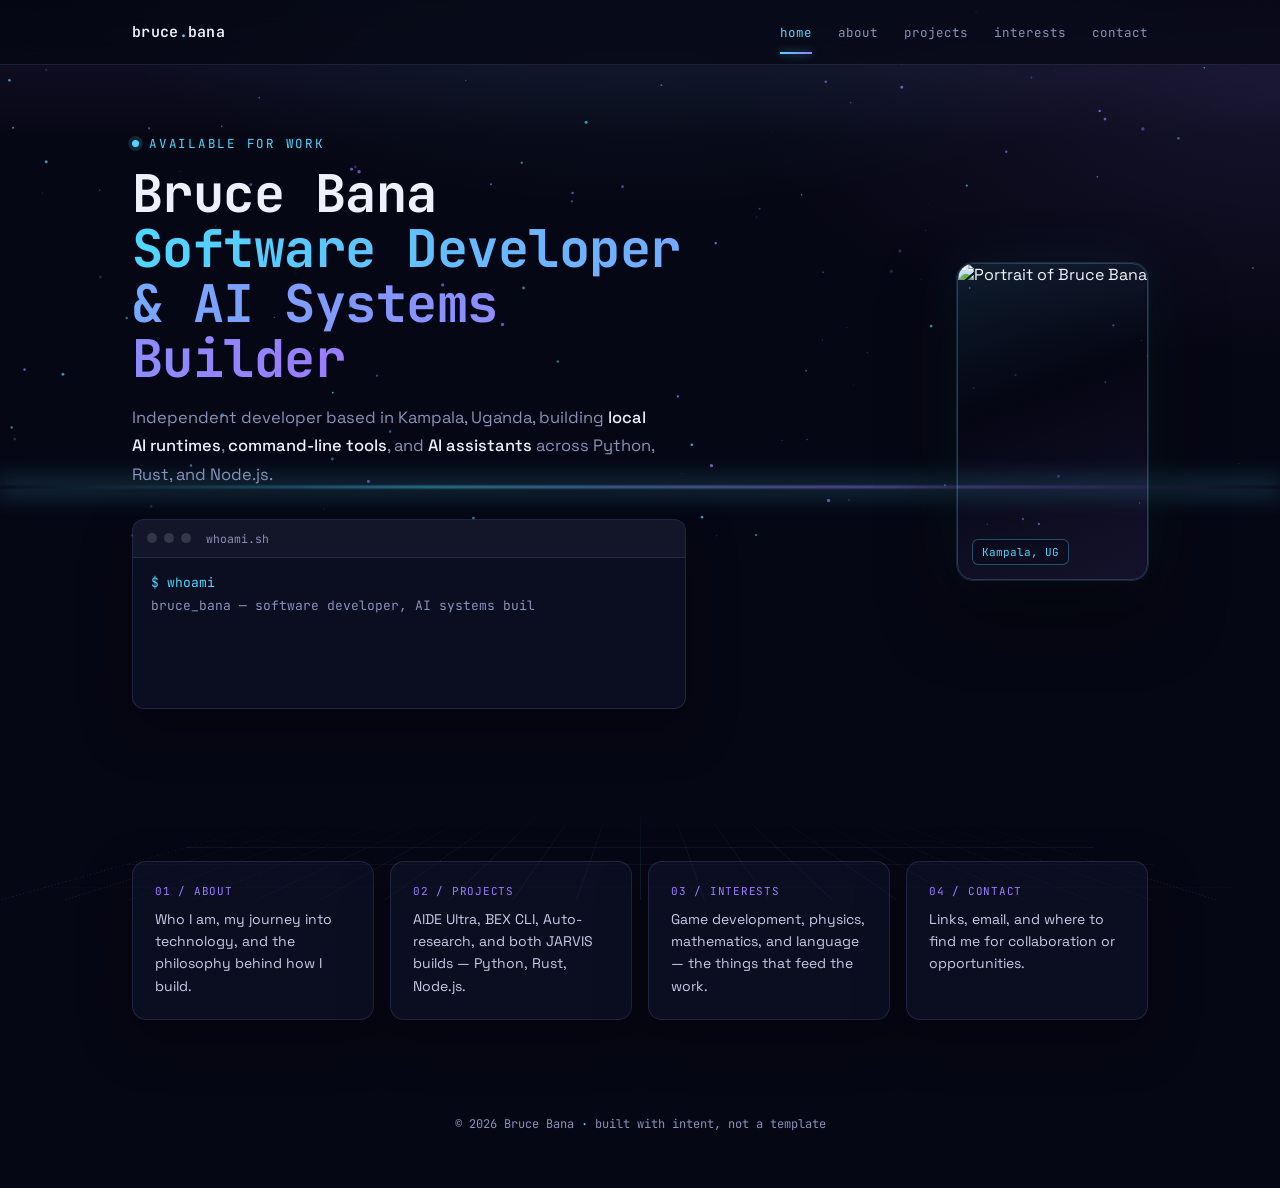
==== index.html @ f5eb6c28 "Add files via upload" ====
<!DOCTYPE html>
<html lang="en">
<head>
<meta charset="UTF-8">
<meta name="viewport" content="width=device-width, initial-scale=1.0">
<title>Bruce Bana | Software Developer &amp; AI Systems Builder</title>
<meta name="description" content="Bruce Bana is a software developer building local AI runtimes, command-line tools, and AI assistants across Python, Rust, Node.js, and Android.">
<script type="application/ld+json">
{
 "@context":"https://schema.org",
 "@type":"Person",
 "name":"Bruce Bana",
 "alternateName":"Banalekaki Edward Joseph",
 "url":"https://brucebana00.medium.com",
 "jobTitle":"Software Developer",
 "sameAs":["https://medium.com/@brucebana00"]
}
</script>
<link rel="preconnect" href="https://fonts.googleapis.com">
<link rel="preconnect" href="https://fonts.gstatic.com" crossorigin>
<link href="https://fonts.googleapis.com/css2?family=JetBrains+Mono:wght@400;500;600;700&family=Space+Grotesk:wght@400;500;600;700&display=swap" rel="stylesheet">
<link rel="stylesheet" href="style.css">
</head>
<body data-page="home">

<div class="bg-layer">
  <canvas id="stars"></canvas>
  <div class="bg-grid"></div>
  <div class="horizon-glow"></div>
  <div class="scan-sweep"></div>
</div>

<nav>
  <div class="wrap">
    <a class="brand" href="index.html">bruce<span class="dot">.</span>bana</a>
    <div class="navlinks">
      <a href="index.html" data-page="home">home</a>
      <a href="about.html" data-page="about">about</a>
      <a href="projects.html" data-page="projects">projects</a>
      <a href="interests.html" data-page="interests">interests</a>
      <a href="contact.html" data-page="contact">contact</a>
    </div>
  </div>
</nav>

<main>
<header class="hero">
  <div class="wrap hero-grid">
    <div>
      <p class="eyebrow">available for work</p>
      <h1>Bruce Bana<br><span class="grad">Software Developer &amp; AI Systems Builder</span></h1>
      <p class="role">Independent developer based in Kampala, Uganda, building <strong>local AI runtimes</strong>, <strong>command-line tools</strong>, and <strong>AI assistants</strong> across Python, Rust, and Node.js.</p>
      <div class="term glass">
        <div class="term-bar"><span></span><span></span><span></span><div class="lbl">whoami.sh</div></div>
        <div class="term-body" id="termBody"></div>
      </div>
    </div>
    <div class="photo-wrap">
      <div class="photo-frame">
        <img src="assets/profile.jpg" alt="Portrait of Bruce Bana">
        <div class="photo-tag">Kampala, UG</div>
      </div>
    </div>
  </div>
</header>

<section>
  <div class="wrap">
    <div class="int-grid">
      <a class="int-card glass" href="about.html" style="text-decoration:none;">
        <div class="ic-tag">01 / about</div>
        <p>Who I am, my journey into technology, and the philosophy behind how I build.</p>
      </a>
      <a class="int-card glass" href="projects.html" style="text-decoration:none;">
        <div class="ic-tag">02 / projects</div>
        <p>AIDE Ultra, BEX CLI, Auto-research, and both JARVIS builds — Python, Rust, Node.js.</p>
      </a>
      <a class="int-card glass" href="interests.html" style="text-decoration:none;">
        <div class="ic-tag">03 / interests</div>
        <p>Game development, physics, mathematics, and language — the things that feed the work.</p>
      </a>
      <a class="int-card glass" href="contact.html" style="text-decoration:none;">
        <div class="ic-tag">04 / contact</div>
        <p>Links, email, and where to find me for collaboration or opportunities.</p>
      </a>
    </div>
  </div>
</section>
</main>

<footer>
  <div class="wrap">© 2026 Bruce Bana <span class="dot">·</span> built with intent, not a template</div>
</footer>
<script src="script.js"></script>
</body>
</html>
---- style.css ----
/* ============================================================
   Bruce Bana — site-wide styles
   Theme: holographic / near-future HUD, blue-violet, glass panels
   ============================================================ */

:root{
  --bg:#060714;
  --bg-2:#0a0c22;
  --glass: rgba(18,22,46,0.52);
  --glass-solid:#12142c;
  --line: rgba(158,178,255,0.14);
  --line-strong: rgba(158,178,255,0.28);
  --text:#eef1fb;
  --muted:#8891b8;
  --cyan:#4fd7ff;
  --cyan-dim: rgba(79,215,255,0.14);
  --violet:#9b7bff;
  --violet-dim: rgba(155,123,255,0.16);
  --magenta:#ff5fd1;
  --mono: 'JetBrains Mono', ui-monospace, monospace;
  --sans: 'Space Grotesk', 'Inter', system-ui, sans-serif;
}
*{box-sizing:border-box;}
html{scroll-behavior:smooth;}
body{
  margin:0;
  background:var(--bg);
  color:var(--text);
  font-family:var(--sans);
  -webkit-font-smoothing:antialiased;
  position:relative;
  min-height:100vh;
}
::selection{background:var(--violet-dim); color:var(--cyan);}
a{color:inherit;}
.wrap{max-width:1080px; margin:0 auto; padding:0 32px;}

/* ---------- ANIMATED BACKGROUND (all pages) ---------- */
.bg-layer{position:fixed; inset:0; z-index:0; pointer-events:none; overflow:hidden; background:
  radial-gradient(ellipse 80% 55% at 50% -10%, rgba(79,215,255,0.10), transparent 60%),
  radial-gradient(ellipse 70% 50% at 100% 10%, rgba(155,123,255,0.10), transparent 60%),
  var(--bg);
}
#stars{position:absolute; inset:0; width:100%; height:100%; display:block;}
.bg-grid{
  position:absolute; left:0; right:0; bottom:0; height:46vh;
  background-image:
    linear-gradient(rgba(155,123,255,0.16) 1px, transparent 1px),
    linear-gradient(90deg, rgba(79,215,255,0.14) 1px, transparent 1px);
  background-size:64px 64px;
  transform:perspective(340px) rotateX(62deg);
  transform-origin:bottom;
  mask-image:linear-gradient(to top, #000 15%, transparent 85%);
  -webkit-mask-image:linear-gradient(to top, #000 15%, transparent 85%);
  animation:grid-scroll 6s linear infinite;
  opacity:0.8;
}
@keyframes grid-scroll{ 0%{background-position:0 0, 0 0;} 100%{background-position:0 64px, 0 64px;} }
.horizon-glow{
  position:absolute; left:0; right:0; bottom:calc(46vh - 2px); height:2px;
  background:linear-gradient(90deg, transparent, rgba(79,215,255,0.7), rgba(155,123,255,0.7), transparent);
  filter:blur(1px);
  box-shadow:0 0 24px 4px rgba(79,215,255,0.35);
}
.scan-sweep{
  position:absolute; left:0; right:0; height:140px;
  background:linear-gradient(to bottom, transparent, rgba(155,123,255,0.05), transparent);
  animation:sweep 11s linear infinite;
}
@keyframes sweep{ 0%{top:-140px;} 100%{top:100%;} }

nav, main, footer{position:relative; z-index:1;}

/* ---------- NAV ---------- */
nav{position:sticky; top:0; z-index:20; background:rgba(6,7,20,0.72); backdrop-filter:blur(14px); border-bottom:1px solid var(--line);}
nav .wrap{display:flex; align-items:center; justify-content:space-between; height:64px;}
.brand{font-family:var(--mono); font-weight:600; letter-spacing:0.02em; font-size:15px; text-decoration:none;}
.brand .dot{color:var(--cyan);}
.navlinks{display:flex; gap:26px; font-family:var(--mono); font-size:12.5px; text-transform:lowercase;}
.navlinks a{color:var(--muted); text-decoration:none; transition:color .15s; padding:4px 0; position:relative;}
.navlinks a:hover{color:var(--cyan);}
.navlinks a.active{color:var(--cyan);}
.navlinks a.active::after{content:''; position:absolute; left:0; right:0; bottom:-9px; height:2px; background:linear-gradient(90deg,var(--cyan),var(--violet)); box-shadow:0 0 8px rgba(79,215,255,0.6);}

/* ---------- GLASS UTILITIES ---------- */
.glass{
  background:var(--glass); border:1px solid var(--line); border-radius:14px;
  backdrop-filter:blur(14px); -webkit-backdrop-filter:blur(14px);
  box-shadow:0 20px 50px rgba(0,0,0,0.35);
}
.glow-border{border-image:none; box-shadow:0 0 0 1px rgba(79,215,255,0.18), 0 0 30px rgba(155,123,255,0.10);}

/* ---------- PAGE HEADER (non-home pages) ---------- */
.page-head{padding:64px 0 40px;}
.eyebrow{font-family:var(--mono); font-size:12.5px; color:var(--cyan); letter-spacing:0.14em; text-transform:uppercase; margin:0 0 14px; display:flex; align-items:center; gap:10px;}
.eyebrow::before{content:''; width:7px; height:7px; border-radius:50%; background:var(--cyan); box-shadow:0 0 0 4px var(--cyan-dim);}
.page-title{font-family:var(--mono); font-weight:700; font-size:clamp(30px,4.6vw,46px); line-height:1.08; margin:0 0 12px; letter-spacing:-0.01em; background:linear-gradient(90deg,var(--text),var(--cyan) 60%,var(--violet)); -webkit-background-clip:text; background-clip:text; color:transparent;}
.page-sub{font-size:16px; color:var(--muted); max-width:56ch; line-height:1.7; margin:0;}

/* ---------- HERO (home only) ---------- */
header.hero{padding:70px 0 60px;}
.hero-grid{display:grid; grid-template-columns:1.15fr 0.85fr; gap:52px; align-items:center;}
h1{font-family:var(--mono); font-weight:700; font-size:clamp(32px,5vw,52px); line-height:1.06; margin:0 0 18px; letter-spacing:-0.01em;}
h1 .grad{background:linear-gradient(90deg,var(--cyan),var(--violet)); -webkit-background-clip:text; background-clip:text; color:transparent;}
.role{font-size:16.5px; color:var(--muted); max-width:48ch; line-height:1.7; margin:0 0 30px;}
.role strong{color:var(--text); font-weight:500;}

.term{border-radius:12px; overflow:hidden; font-family:var(--mono); font-size:13px;}
.term-bar{display:flex; align-items:center; gap:7px; padding:11px 14px; background:rgba(255,255,255,0.03); border-bottom:1px solid var(--line);}
.term-bar span{width:10px; height:10px; border-radius:50%; background:rgba(255,255,255,0.14);}
.term-bar .lbl{margin-left:8px; color:var(--muted); font-size:11.5px;}
.term-body{padding:16px 18px 20px; color:#b9c1e8; min-height:150px;}
.term-body .ln{margin:0 0 6px; white-space:pre-wrap;}
.term-body .prompt{color:var(--cyan);}
.term-body .out{color:var(--muted);}
.cursor{display:inline-block; width:7px; height:14px; background:var(--violet); vertical-align:-2px; animation:blink 1s step-end infinite; box-shadow:0 0 8px rgba(155,123,255,0.7);}
@keyframes blink{50%{opacity:0;}}

.photo-wrap{position:relative; justify-self:end;}
.photo-frame{width:100%; max-width:320px; aspect-ratio:700/1162; border-radius:16px; overflow:hidden; border:1px solid var(--line-strong); box-shadow:0 0 0 1px rgba(79,215,255,0.15), 0 30px 70px rgba(0,0,0,0.5), 0 0 60px rgba(79,215,255,0.08); position:relative;}
.photo-frame img{width:100%; height:100%; object-fit:cover; display:block; filter:saturate(1.02) contrast(1.02);}
.photo-frame::after{content:''; position:absolute; inset:0; background:linear-gradient(160deg, rgba(79,215,255,0.10), transparent 40%, rgba(155,123,255,0.10)); mix-blend-mode:screen;}
.photo-tag{position:absolute; left:14px; bottom:14px; font-family:var(--mono); font-size:11px; color:var(--cyan); background:rgba(6,7,20,0.6); backdrop-filter:blur(6px); padding:5px 9px; border-radius:6px; border:1px solid rgba(79,215,255,0.35); z-index:2;}

/* ---------- SECTION SHELL ---------- */
section{padding:60px 0;}
main section + section{border-top:1px solid var(--line);}
.sec-head{display:flex; align-items:baseline; gap:14px; margin-bottom:32px;}
.sec-tag{font-family:var(--mono); font-size:12px; color:var(--cyan);}
.sec-title{font-family:var(--mono); font-size:21px; font-weight:600; margin:0;}
.sec-rule{flex:1; height:1px; background:var(--line);}

/* ---------- ABOUT CONTENT ---------- */
.about-grid{display:grid; grid-template-columns:1.4fr 1fr; gap:44px;}
.about-grid p{color:#c6cbe8; line-height:1.75; font-size:15.5px; margin:0 0 16px;}
.legal-name{color:var(--text); font-weight:600;}
.stack-list{list-style:none; margin:0; padding:0;}
.stack-list li{display:flex; justify-content:space-between; padding:11px 0; border-bottom:1px solid var(--line); font-size:13.5px;}
.stack-list li:first-child{padding-top:0;}
.stack-list b{font-weight:500; color:var(--text);}
.stack-list span{font-family:var(--mono); color:var(--muted); font-size:12px;}

.vp-grid{display:grid; grid-template-columns:1fr 1fr; gap:18px; margin-top:30px;}
.vp-card{padding:22px 24px;}
.vp-tag{font-family:var(--mono); font-size:11.5px; color:var(--cyan); letter-spacing:0.04em; margin-bottom:14px;}
.vp-list{margin:0; padding-left:18px; color:#c6cbe8; font-size:14px; line-height:1.85;}
.vp-quote{margin:0; color:#c6cbe8; font-size:15px; line-height:1.75; font-style:italic; border-left:2px solid var(--violet); padding-left:16px;}

/* ---------- PROJECTS ---------- */
.ptable{border-radius:14px; overflow:hidden;}
.prow{display:grid; grid-template-columns:1.1fr 1.3fr 0.7fr 2.6fr; gap:18px; padding:20px; border-bottom:1px solid var(--line); align-items:start;}
.prow:last-child{border-bottom:none;}
.prow.head{font-family:var(--mono); font-size:10.5px; letter-spacing:0.08em; text-transform:uppercase; color:var(--muted); background:rgba(255,255,255,0.02); padding:13px 20px;}
.prow .pname{font-family:var(--mono); font-weight:600; font-size:14.5px; color:var(--text);}
.prow .ptype{color:var(--muted); font-size:13px; align-self:center;}
.prow .pstatus{font-family:var(--mono); font-size:11px; align-self:center; justify-self:start; color:var(--cyan); border:1px solid rgba(79,215,255,0.35); background:rgba(79,215,255,0.08); padding:3px 8px; border-radius:5px; white-space:nowrap;}
.prow .pdesc{color:#c6cbe8; font-size:13.5px; line-height:1.6;}
.prow .pdesc ul{margin:6px 0 0; padding-left:18px;}
.prow .pdesc li{margin-bottom:3px;}

/* ---------- INTERESTS ---------- */
.tags{display:flex; flex-wrap:wrap; gap:10px;}
.tag{font-family:var(--mono); font-size:12.5px; color:#d5d9f2; padding:9px 15px; border-radius:8px;}
.int-grid{display:grid; grid-template-columns:repeat(auto-fit,minmax(210px,1fr)); gap:16px; margin-top:32px;}
.int-card{padding:22px;}
.int-card .ic-tag{font-family:var(--mono); font-size:11px; color:var(--violet); margin-bottom:10px; text-transform:uppercase; letter-spacing:0.07em;}
.int-card p{margin:0; color:#c6cbe8; font-size:14px; line-height:1.6;}

/* ---------- CONTACT ---------- */
.contact-grid{display:grid; grid-template-columns:repeat(auto-fit,minmax(220px,1fr)); gap:14px;}
.ccard{padding:20px 22px; text-decoration:none; display:block; transition:border-color .15s, transform .15s, box-shadow .15s;}
.ccard:hover{border-color:rgba(79,215,255,0.4); transform:translateY(-2px); box-shadow:0 0 0 1px rgba(79,215,255,0.25), 0 20px 40px rgba(0,0,0,0.4);}
.ccard .clbl{font-family:var(--mono); font-size:11px; color:var(--cyan); margin-bottom:6px; text-transform:uppercase; letter-spacing:0.08em;}
.ccard .cval{font-size:14.5px; color:var(--text); word-break:break-word;}
.ccard .cval.placeholder{color:var(--muted); font-style:italic;}

footer{padding:36px 0 56px; text-align:center; font-family:var(--mono); font-size:12px; color:var(--muted);}
footer .dot{color:var(--cyan);}

/* ---------- RESPONSIVE ---------- */
@media (max-width:820px){
  .hero-grid{grid-template-columns:1fr;}
  .photo-wrap{justify-self:start;}
  .photo-frame{max-width:250px;}
  .about-grid, .vp-grid{grid-template-columns:1fr;}
  .prow{grid-template-columns:1fr; gap:6px;}
  .prow.head{display:none;}
  .prow .pstatus{justify-self:start;}
  .navlinks{display:none;}
  .bg-grid{height:32vh;}
}
@media (prefers-reduced-motion: reduce){
  .bg-grid, .scan-sweep, .cursor{animation:none;}
  html{scroll-behavior:auto;}
}
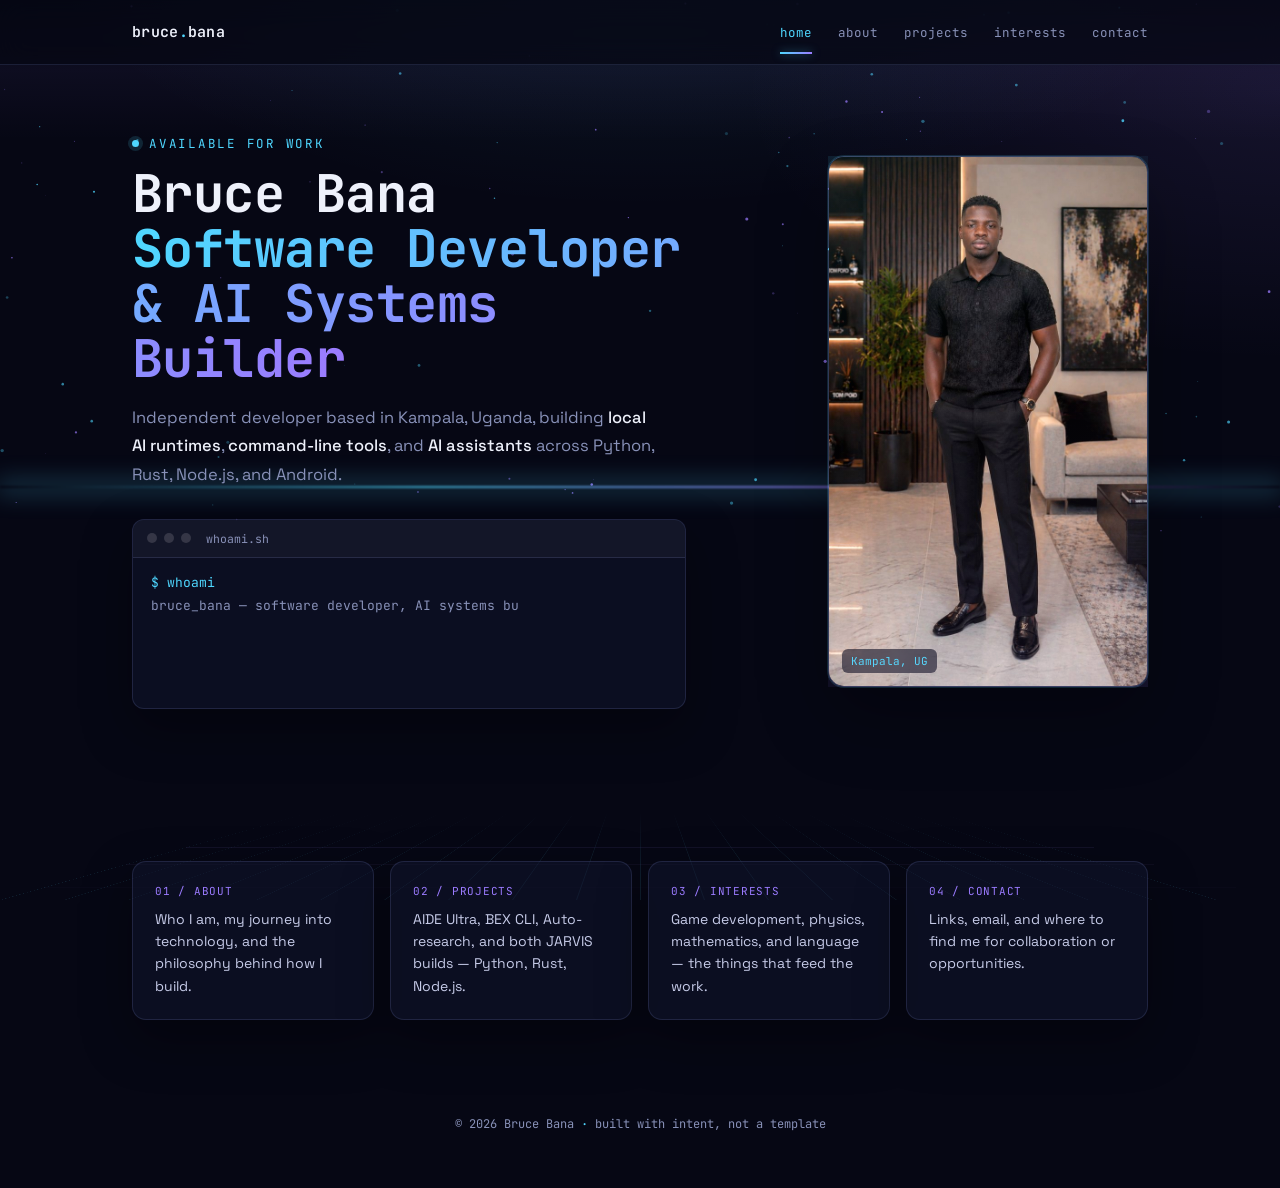
==== commit 793833f2: "Fix critical issues: image path, CSS truncation, and add README documentation" ====
--- a/index.html
+++ b/index.html
@@ -3,7 +3,7 @@
 <head>
 <meta charset="UTF-8">
 <meta name="viewport" content="width=device-width, initial-scale=1.0">
-<title>Bruce Bana | Software Developer &amp; AI Systems Builder</title>
+<title>Bruce Bana | Software Developer & AI Systems Builder</title>
 <meta name="description" content="Bruce Bana is a software developer building local AI runtimes, command-line tools, and AI assistants across Python, Rust, Node.js, and Android.">
 <script type="application/ld+json">
 {
@@ -48,8 +48,8 @@
   <div class="wrap hero-grid">
     <div>
       <p class="eyebrow">available for work</p>
-      <h1>Bruce Bana<br><span class="grad">Software Developer &amp; AI Systems Builder</span></h1>
-      <p class="role">Independent developer based in Kampala, Uganda, building <strong>local AI runtimes</strong>, <strong>command-line tools</strong>, and <strong>AI assistants</strong> across Python, Rust, and Node.js.</p>
+      <h1>Bruce Bana<br><span class="grad">Software Developer & AI Systems Builder</span></h1>
+      <p class="role">Independent developer based in Kampala, Uganda, building <strong>local AI runtimes</strong>, <strong>command-line tools</strong>, and <strong>AI assistants</strong> across Python, Rust, Node.js, and Android.</p>
       <div class="term glass">
         <div class="term-bar"><span></span><span></span><span></span><div class="lbl">whoami.sh</div></div>
         <div class="term-body" id="termBody"></div>
@@ -57,7 +57,7 @@
     </div>
     <div class="photo-wrap">
       <div class="photo-frame">
-        <img src="assets/profile.jpg" alt="Portrait of Bruce Bana">
+        <img src="profile.jpg" alt="Portrait of Bruce Bana">
         <div class="photo-tag">Kampala, UG</div>
       </div>
     </div>
@@ -93,4 +93,4 @@
 </footer>
 <script src="script.js"></script>
 </body>
-</html>
+</html>
--- a/style.css
+++ b/style.css
@@ -80,7 +80,7 @@
 .navlinks a{color:var(--muted); text-decoration:none; transition:color .15s; padding:4px 0; position:relative;}
 .navlinks a:hover{color:var(--cyan);}
 .navlinks a.active{color:var(--cyan);}
-.navlinks a.active::after{content:''; position:absolute; left:0; right:0; bottom:-9px; height:2px; background:linear-gradient(90deg,var(--cyan),var(--violet)); box-shadow:0 0 8px rgba(79,215,255,0.6);}
+.navlinks a.active::after{content:''; position:absolute; left:0; right:0; bottom:-9px; height:2px; background:linear-gradient(90deg,var(--cyan),var(--violet)); box-shadow:0 0 8px rgba(79,215,255,0.5);}
 
 /* ---------- GLASS UTILITIES ---------- */
 .glass{
@@ -94,7 +94,7 @@
 .page-head{padding:64px 0 40px;}
 .eyebrow{font-family:var(--mono); font-size:12.5px; color:var(--cyan); letter-spacing:0.14em; text-transform:uppercase; margin:0 0 14px; display:flex; align-items:center; gap:10px;}
 .eyebrow::before{content:''; width:7px; height:7px; border-radius:50%; background:var(--cyan); box-shadow:0 0 0 4px var(--cyan-dim);}
-.page-title{font-family:var(--mono); font-weight:700; font-size:clamp(30px,4.6vw,46px); line-height:1.08; margin:0 0 12px; letter-spacing:-0.01em; background:linear-gradient(90deg,var(--text),var(--cyan) 60%,var(--violet)); -webkit-background-clip:text; background-clip:text; color:transparent;}
+.page-title{font-family:var(--mono); font-weight:700; font-size:clamp(30px,4.6vw,46px); line-height:1.08; margin:0 0 12px; letter-spacing:-0.01em; background:linear-gradient(90deg,var(--text),var(--muted)); -webkit-background-clip:text; background-clip:text; color:transparent;}
 .page-sub{font-size:16px; color:var(--muted); max-width:56ch; line-height:1.7; margin:0;}
 
 /* ---------- HERO (home only) ---------- */
@@ -117,10 +117,10 @@
 @keyframes blink{50%{opacity:0;}}
 
 .photo-wrap{position:relative; justify-self:end;}
-.photo-frame{width:100%; max-width:320px; aspect-ratio:700/1162; border-radius:16px; overflow:hidden; border:1px solid var(--line-strong); box-shadow:0 0 0 1px rgba(79,215,255,0.15), 0 30px 70px rgba(0,0,0,0.5), 0 0 60px rgba(79,215,255,0.08); position:relative;}
+.photo-frame{width:100%; max-width:320px; aspect-ratio:700/1162; border-radius:16px; overflow:hidden; border:1px solid var(--line-strong); box-shadow:0 0 0 1px rgba(79,215,255,0.15), 0 30px 70px rgba(0,0,0,0.3);}
 .photo-frame img{width:100%; height:100%; object-fit:cover; display:block; filter:saturate(1.02) contrast(1.02);}
 .photo-frame::after{content:''; position:absolute; inset:0; background:linear-gradient(160deg, rgba(79,215,255,0.10), transparent 40%, rgba(155,123,255,0.10)); mix-blend-mode:screen;}
-.photo-tag{position:absolute; left:14px; bottom:14px; font-family:var(--mono); font-size:11px; color:var(--cyan); background:rgba(6,7,20,0.6); backdrop-filter:blur(6px); padding:5px 9px; border-radius:6px; border:1px solid rgba(79,215,255,0.35); z-index:2;}
+.photo-tag{position:absolute; left:14px; bottom:14px; font-family:var(--mono); font-size:11px; color:var(--cyan); background:rgba(6,7,20,0.6); backdrop-filter:blur(6px); padding:5px 9px; border-radius:6px;}
 
 /* ---------- SECTION SHELL ---------- */
 section{padding:60px 0;}
@@ -153,7 +153,7 @@
 .prow.head{font-family:var(--mono); font-size:10.5px; letter-spacing:0.08em; text-transform:uppercase; color:var(--muted); background:rgba(255,255,255,0.02); padding:13px 20px;}
 .prow .pname{font-family:var(--mono); font-weight:600; font-size:14.5px; color:var(--text);}
 .prow .ptype{color:var(--muted); font-size:13px; align-self:center;}
-.prow .pstatus{font-family:var(--mono); font-size:11px; align-self:center; justify-self:start; color:var(--cyan); border:1px solid rgba(79,215,255,0.35); background:rgba(79,215,255,0.08); padding:3px 8px; border-radius:5px; white-space:nowrap;}
+.prow .pstatus{font-family:var(--mono); font-size:11px; align-self:center; justify-self:start; color:var(--cyan); border:1px solid rgba(79,215,255,0.35); background:rgba(79,215,255,0.08); padding:6px 11px; border-radius:5px;}
 .prow .pdesc{color:#c6cbe8; font-size:13.5px; line-height:1.6;}
 .prow .pdesc ul{margin:6px 0 0; padding-left:18px;}
 .prow .pdesc li{margin-bottom:3px;}
@@ -192,4 +192,4 @@
 @media (prefers-reduced-motion: reduce){
   .bg-grid, .scan-sweep, .cursor{animation:none;}
   html{scroll-behavior:auto;}
-}
+}
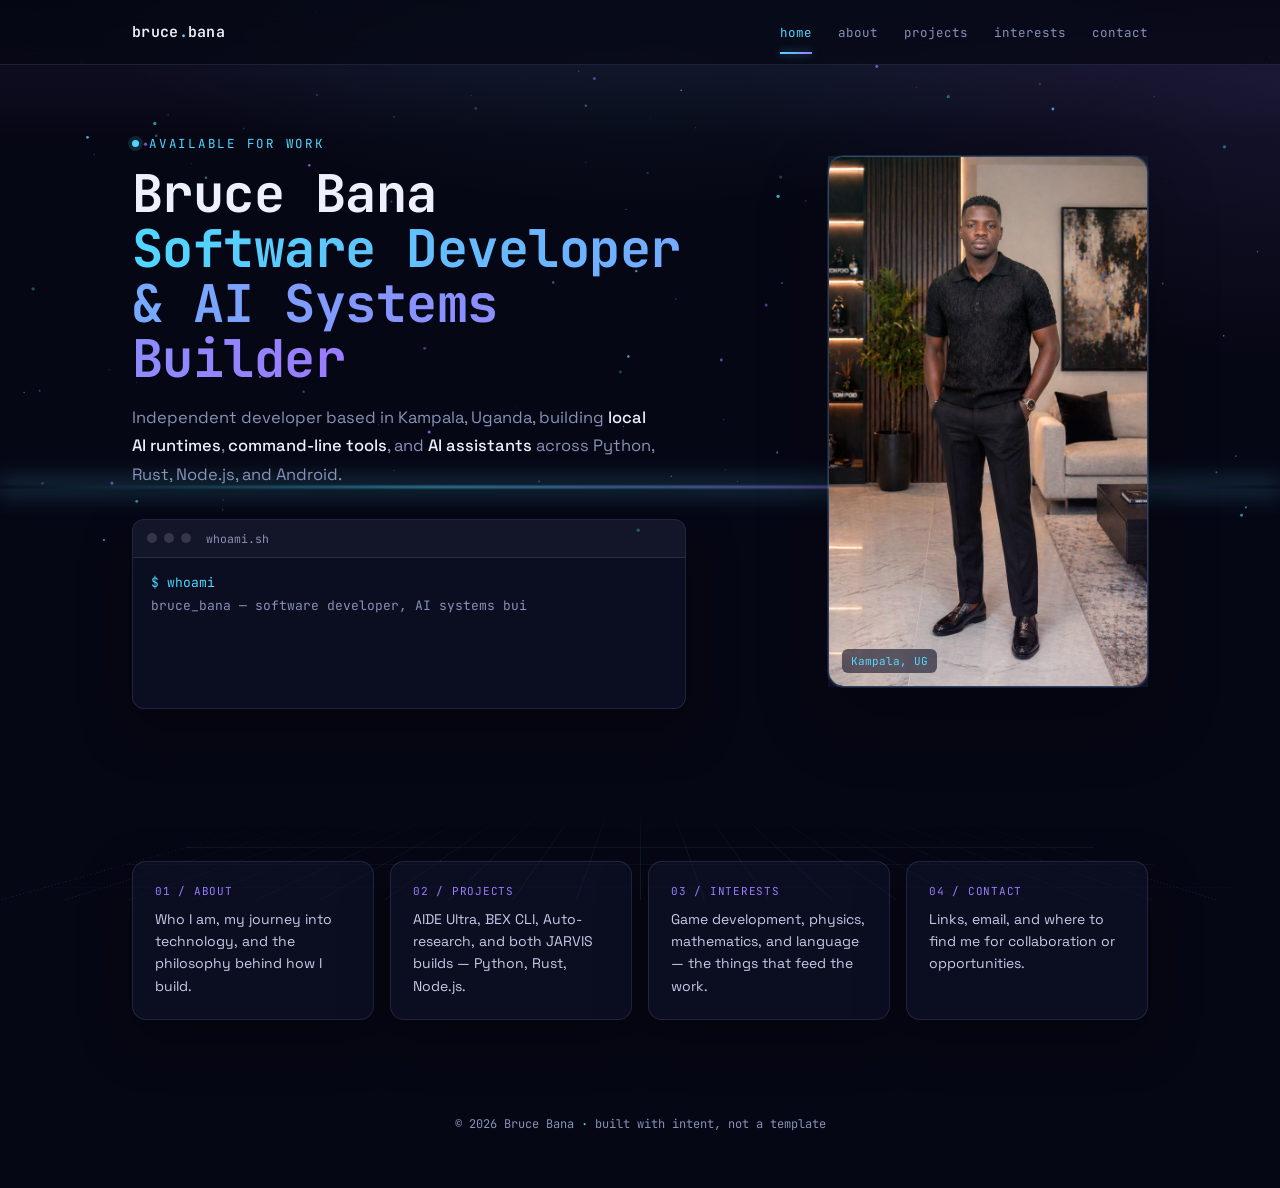
==== commit 316fdc71: "chore: improve homepage metadata" ====
--- a/index.html
+++ b/index.html
@@ -4,6 +4,8 @@
 <meta charset="UTF-8">
 <meta name="viewport" content="width=device-width, initial-scale=1.0">
 <title>Bruce Bana | Software Developer & AI Systems Builder</title>
+<meta name="theme-color" content="#060714">
+<meta name="color-scheme" content="dark">
 <meta name="description" content="Bruce Bana is a software developer building local AI runtimes, command-line tools, and AI assistants across Python, Rust, Node.js, and Android.">
 <script type="application/ld+json">
 {
@@ -20,6 +22,7 @@
 <link rel="preconnect" href="https://fonts.gstatic.com" crossorigin>
 <link href="https://fonts.googleapis.com/css2?family=JetBrains+Mono:wght@400;500;600;700&family=Space+Grotesk:wght@400;500;600;700&display=swap" rel="stylesheet">
 <link rel="stylesheet" href="style.css">
+<link rel="canonical" href="https://bruce-bana.github.io/bruce-Bana/">
 </head>
 <body data-page="home">
 
